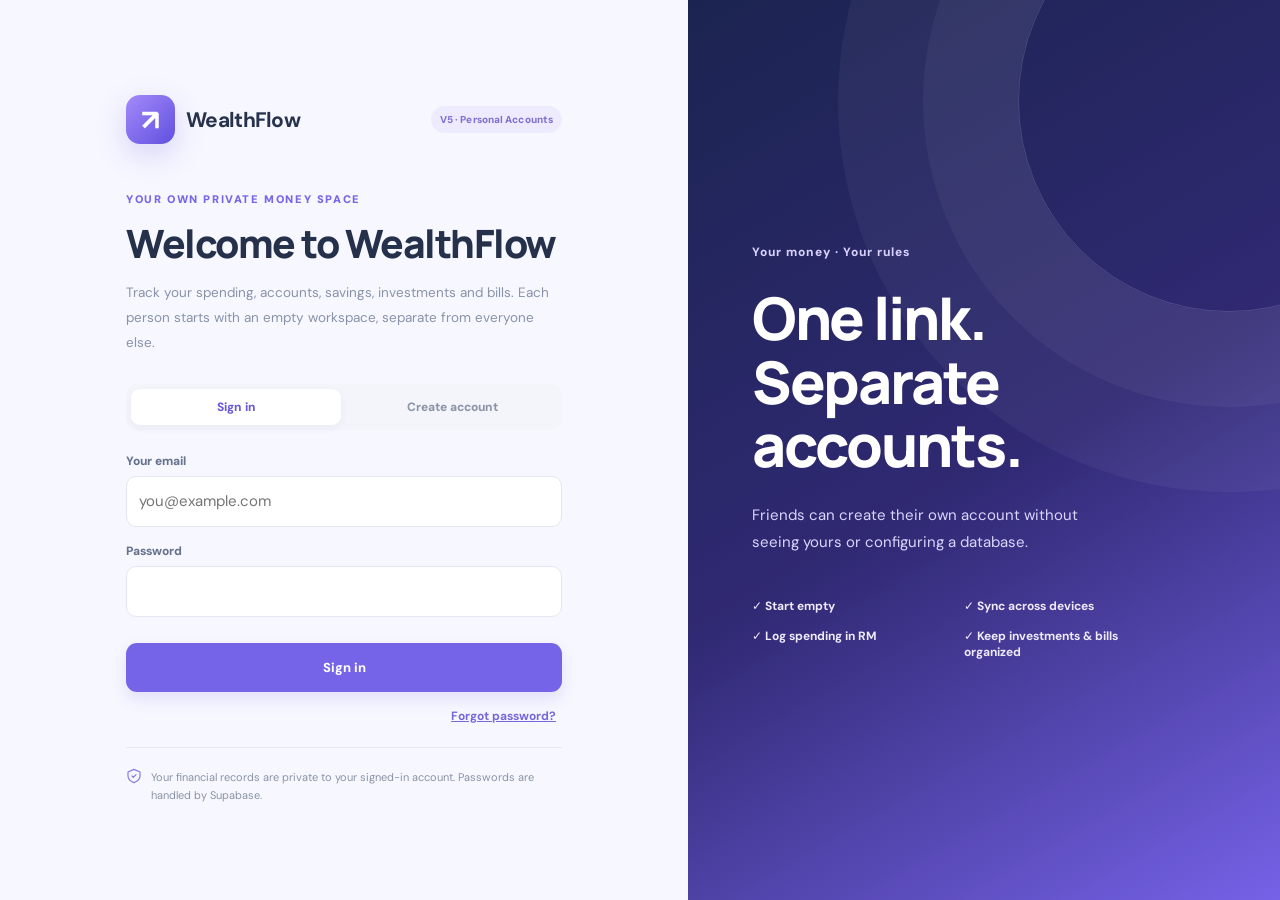
==== wealthflow-app/index.html @ 73dd08ed "Add files via upload Initial WealthFlow V5 upload" ====
<!doctype html>
<html lang="en">
<head>
  <meta charset="utf-8" />
  <meta name="viewport" content="width=device-width, initial-scale=1, viewport-fit=cover" />
  <meta name="theme-color" content="#121a31" />
  <meta name="description" content="WealthFlow V5 — your private accounts, spending, savings, subscriptions, bills, investments and pay-later, in one place." />
  <meta name="apple-mobile-web-app-capable" content="yes" />
  <meta name="apple-mobile-web-app-status-bar-style" content="default" />
  <meta name="apple-mobile-web-app-title" content="WealthFlow" />
  <link rel="icon" href="icons/icon.svg" type="image/svg+xml" />
  <link rel="apple-touch-icon" href="icons/icon-192.png" />
  <link rel="manifest" href="manifest.webmanifest" />
  <link rel="stylesheet" href="styles.css" />
  <title>WealthFlow — Private Money Tracker</title>
  <script src="cloud-config.js" defer></script>
  <script src="app.js" defer></script>
</head>
<body>
  <div id="app"></div>
  <div id="modal-root"></div>
  <div id="toast-root" role="status" aria-live="polite"></div>
  <noscript>This app requires JavaScript to track your money.</noscript>
</body>
</html>
---- wealthflow-app/styles.css ----
@import url('https://fonts.googleapis.com/css2?family=DM+Sans:wght@400;500;600;700&family=Manrope:wght@400;500;600;700;800&display=swap');
:root{font-family:'DM Sans',-apple-system,BlinkMacSystemFont,'Segoe UI',sans-serif;color:#202a3f;background:#f7f8fc;font-synthesis:none;-webkit-font-smoothing:antialiased;--ink:#1e2942;--muted:#8b93a8;--line:#e7eaf3;--purple:#7664e8;--purple-soft:#f0edff;--green:#1eae8d;--red:#ef6a74;--card:#fff}
*{box-sizing:border-box}body{margin:0;min-width:320px}button,input,select,textarea{font:inherit}button{cursor:pointer}a{color:inherit}button:focus-visible,a:focus-visible,input:focus-visible,select:focus-visible,textarea:focus-visible{outline:3px solid #a8a0f7;outline-offset:2px}
svg{display:block}.ico{width:19px;height:19px;fill:none;stroke:currentColor;stroke-width:1.8;stroke-linecap:round;stroke-linejoin:round;flex-shrink:0}.small-ico{width:16px;height:16px}.layout{display:grid;grid-template-columns:250px minmax(0,1fr);min-height:100dvh;max-width:2000px;margin:auto}
.sidebar{background:#141d34;color:#aab3cf;display:flex;flex-direction:column;position:sticky;top:0;height:100dvh;padding:34px 16px 20px;z-index:20}.brand{display:flex;align-items:center;gap:12px;padding:0 17px;margin-bottom:47px;color:#fff;font:800 22px Manrope,system-ui;letter-spacing:-.9px}.brand-symbol{width:36px;height:36px;border-radius:11px;background:linear-gradient(140deg,#9e8eff,#6556dd);display:grid;place-items:center;color:#fff;box-shadow:0 6px 20px #7664e844}.brand-symbol .ico{width:24px;height:24px;stroke-width:2.5}
.nav-label{font:700 10px Manrope,system-ui;letter-spacing:1.8px;color:#646f91;padding:0 16px;margin:0 0 11px}.nav{display:grid;gap:5px}.nav-item{display:flex;align-items:center;gap:14px;border:0;background:transparent;color:#a7b0cd;text-align:left;padding:13px 17px;width:100%;border-radius:12px;font-size:13.5px;font-weight:700;transition:.16s}.nav-item:hover{background:#252f4b;color:white}.nav-item.active{background:#353660;color:#fff}.nav-item.active .ico{color:#c2baff}.nav-item .ico{width:19px;height:19px}.nav-line{border-top:1px solid #2d3651;margin:18px 13px 22px}.sidebar-bottom{margin-top:auto}.sidebar-tip{background:linear-gradient(135deg,#302c61,#252e58);padding:18px;border-radius:15px;color:#c0c7f0}.sidebar-tip strong{display:block;color:white;font-size:12.5px;margin:9px 0 5px}.sidebar-tip p{font-size:11.5px;line-height:1.6;margin:0}.sidebar-tip .ico{color:#cbbaff}.aside-foot{font-size:10px;color:#697593;padding:16px 12px 0}
.main{min-width:0;padding:31px clamp(22px,4vw,60px) 70px}.topbar{display:flex;justify-content:space-between;align-items:center;gap:16px;margin-bottom:33px}.crumb{display:flex;align-items:center;gap:9px;font-size:13px;color:#a2a9bb;font-weight:600}.crumb strong{color:#30394e}.header-actions{display:flex;gap:12px;align-items:center}.clock-chip,.sync-chip{display:flex;gap:8px;align-items:center;font-size:12px;font-weight:700;color:#7a849b;padding:11px 13px;border:1px solid #eaebf2;background:#fff;border-radius:12px;white-space:nowrap}.sync-chip{cursor:pointer}.sync-dot{height:7px;width:7px;border-radius:50%;background:#f3b16d;box-shadow:0 0 0 3px #fff1df}.sync-dot.connected{background:#2abb9a;box-shadow:0 0 0 3px #e4faf3}.sync-dot.pending{background:#edac56}.page-heading{display:flex;justify-content:space-between;align-items:start;gap:16px;margin-bottom:26px}.eyebrow{font-size:12px;color:#8475e5;font-weight:800;letter-spacing:1px;text-transform:uppercase;margin-bottom:7px}.page-title{font:800 clamp(24px,2.7vw,33px)/1.28 Manrope,system-ui;letter-spacing:-1.4px;margin:0;color:#242e46}.subtitle{color:#959caf;font-size:13.5px;margin:8px 0 0;line-height:1.6}.actions{display:flex;align-items:center;gap:10px;flex-wrap:wrap}.btn{border:0;border-radius:11px;min-height:40px;display:inline-flex;align-items:center;justify-content:center;gap:9px;font-size:12.5px;font-weight:800;padding:10px 16px;transition:transform .1s,background .15s;white-space:nowrap}.btn:hover{transform:translateY(-1px)}.btn-primary{background:#7664e8;color:white;box-shadow:0 7px 16px #7664e829}.btn-primary:hover{background:#6452dc}.btn-light{background:#fff;color:#505b75;border:1px solid #e6e9f1}.btn-ghost{color:#7664e8;background:#f0edff}.btn-danger{color:#e95c67;background:#fff0f1}.btn-sm{min-height:32px;padding:7px 10px;border-radius:8px;font-size:11.5px}.btn-icon{width:34px;height:34px;min-height:34px;padding:0;border:1px solid #e8eaf2;background:white;color:#8b92a5;border-radius:9px}.btn .ico{width:17px;height:17px}.w-full{width:100%}
.grid-4{display:grid;grid-template-columns:repeat(4,minmax(0,1fr));gap:17px}.metric{background:white;border:1px solid #edf0f5;border-radius:17px;min-height:153px;padding:21px 21px 19px;position:relative;box-shadow:0 8px 20px #1d285006}.metric .micon{height:36px;width:36px;display:grid;place-items:center;border-radius:10px;margin-bottom:19px}.micon.purple{background:#f1edff;color:#7965eb}.micon.green{background:#e2f8f1;color:#14aa85}.micon.red{background:#fff0f1;color:#ed6b77}.micon.gold{background:#fff6e5;color:#e0a73c}.metric-label{font-size:12px;color:#9aa1b3;font-weight:700;margin-bottom:7px}.metric-value{font:800 clamp(19px,1.75vw,25px)/1.3 Manrope,system-ui;letter-spacing:-.9px;color:#27314a;white-space:nowrap}.metric-foot{font-size:11px;color:#a1a7b7;margin-top:9px}.metric-foot.positive{color:#15a783}.metric-foot.negative{color:#e96772}
.dashboard-columns{display:grid;grid-template-columns:minmax(0,1.62fr) minmax(300px,1fr);gap:21px;margin-top:22px}.panel{background:white;border:1px solid #edf0f5;border-radius:17px;padding:23px;min-width:0;box-shadow:0 8px 25px #1d285005}.panel-head{display:flex;align-items:center;justify-content:space-between;gap:12px;margin-bottom:20px}.panel-title{font:800 15px Manrope,system-ui;letter-spacing:-.3px;margin:0;color:#2b344c}.panel-sub{font-size:11.5px;color:#a0a7b7;margin-top:5px}.panel-link{border:0;background:none;color:#7b69e8;font-size:11.5px;font-weight:800;padding:3px;display:inline-flex;align-items:center;gap:3px}.chart-caption{color:#a3aaba;font-size:11px;text-align:center;margin-top:4px}.bar-chart{width:100%;height:auto;max-height:260px;overflow:visible}.bar-label{fill:#a7aec0;font-family:'DM Sans',sans-serif;font-size:11px}.bar-tick{fill:#a5aebb;font-family:'DM Sans',sans-serif;font-size:11px}.gridline{stroke:#eff1f6;stroke-width:1}.bar-item{fill:#9d8df2}.bar-item.active{fill:#7361e8}
.pie-area{display:flex;align-items:center;gap:25px;min-height:215px}.donut{width:166px;height:166px;border-radius:50%;flex-shrink:0;position:relative;display:grid;place-items:center}.donut::after{content:'';width:108px;height:108px;background:white;border-radius:50%;position:absolute;inset:0;margin:auto}.donut-center{position:relative;z-index:1;text-align:center}.donut-center strong{font:800 18px Manrope,system-ui;display:block;color:#263048;letter-spacing:-.5px}.donut-center span{font-size:10px;color:#a3aabb;display:block;margin-top:4px}.legend{flex:1;display:grid;gap:12px;min-width:0}.legend-item{display:grid;grid-template-columns:8px minmax(0,1fr) auto;align-items:center;gap:8px;font-size:11.5px}.legend-name{color:#727b91;overflow:hidden;text-overflow:ellipsis;white-space:nowrap}.legend-value{color:#323b53;font-weight:800}.legend-dot{width:8px;height:8px;border-radius:50%}
.bottom-grid{display:grid;grid-template-columns:minmax(0,1.62fr) minmax(300px,1fr);gap:21px;margin-top:21px}.transaction-list{display:grid;gap:0}.tx-row{display:flex;align-items:center;padding:12px 0;gap:12px;border-bottom:1px solid #f1f2f6;min-width:0}.tx-row:last-child{border-bottom:0}.tx-icon{width:40px;height:40px;border-radius:12px;display:grid;place-items:center;font-size:17px;flex-shrink:0;background:#f5f3ff;color:#7361df}.tx-icon.income{background:#e7f9f2;color:#17ae89}.tx-icon.expense{background:#fff0f1;color:#f07379}.tx-icon.transfer{background:#eeedff;color:#7968ee}.tx-info{flex:1;min-width:0}.tx-name{font-size:12.5px;font-weight:800;color:#35405b;white-space:nowrap;overflow:hidden;text-overflow:ellipsis}.tx-meta{font-size:11px;color:#a0a6b7;margin-top:5px;white-space:nowrap;text-overflow:ellipsis;overflow:hidden}.tx-amount{font-weight:800;font-size:13.5px;white-space:nowrap}.tx-amount.income{color:#13aa80}.tx-amount.expense{color:#ef7078}.tx-amount.transfer{color:#68728e}.tx-menu{display:flex;gap:4px;margin-left:5px}.tx-menu .btn-icon{border:0;width:28px;height:28px;min-height:28px}.account-summary{display:grid;gap:9px}.account-small{display:flex;gap:11px;align-items:center;padding:11px;border-radius:12px;background:#f8f9fd}.account-badge{display:grid;place-items:center;width:37px;height:37px;flex-shrink:0;border-radius:11px;font-size:18px}.account-small-info{flex:1;min-width:0}.account-small-info strong{display:block;font-size:12px;color:#323b53;overflow:hidden;text-overflow:ellipsis;white-space:nowrap}.account-small-info span{font-size:10.5px;color:#9ca5b5}.account-small-amount{font:800 12px Manrope,system-ui;color:#303b53;white-space:nowrap}
.callout{display:flex;align-items:center;gap:13px;background:linear-gradient(115deg,#7866e8,#9082f6);border-radius:15px;padding:19px;color:#fff;margin-top:16px}.callout .ico{height:30px;width:30px;opacity:.9}.callout strong{font-size:13px;display:block}.callout p{font-size:11px;margin:5px 0 0;color:#eeeaff;line-height:1.6}.callout button{border:0;background:white;color:#6d60cf;border-radius:9px;font-size:11px;font-weight:800;padding:9px 12px;margin-left:auto;white-space:nowrap}
.banner{padding:14px 17px;border-radius:13px;background:#eeecff;color:#5b54ac;margin:0 0 20px;display:flex;align-items:center;gap:10px;font-size:12px;line-height:1.55}.banner.gold{background:#fff5e6;color:#906d2b}.banner .ico{width:18px;height:18px}.banner strong{font-weight:800}.banner .banner-right{margin-left:auto}
.section-heading{font:800 16px Manrope,system-ui;margin:25px 0 16px;color:#2a354e}.account-grid,.feature-grid{display:grid;grid-template-columns:repeat(3,minmax(0,1fr));gap:16px}.account-card{background:white;border:1px solid #eceef5;border-radius:17px;padding:23px;min-height:163px}.account-card-top{display:flex;align-items:center;justify-content:space-between;margin-bottom:25px}.account-card-icon{display:grid;place-items:center;width:44px;height:44px;border-radius:14px;font-size:22px}.account-type{color:#a7adbe;font-size:11px;font-weight:700;text-transform:capitalize}.account-card h3{font:800 14px Manrope,system-ui;margin:0 0 5px}.account-card .account-balance{font:800 23px Manrope,system-ui;letter-spacing:-.7px}.account-card .detail{font-size:11px;color:#9aa2b4;margin-top:9px}.account-actions{display:flex;gap:5px}.data-panel{background:white;border:1px solid #ebeef4;border-radius:17px;padding:22px}.toolbar{display:flex;align-items:center;gap:10px;flex-wrap:wrap;margin-bottom:17px}.field-inline{background:white;border:1px solid #e7eaf2;border-radius:11px;padding:10px 12px;color:#606b82;font-size:12px;min-height:40px}.field-inline:focus{outline-color:#aa9ff9}.search-wrap{position:relative;flex:1;min-width:150px}.search-wrap .ico{position:absolute;top:11px;left:11px;color:#a2aabb}.search-wrap input{width:100%;padding-left:36px}.table-wrap{overflow:auto}.money-table{width:100%;border-collapse:collapse;text-align:left;min-width:680px}.money-table th{color:#a0a8bb;text-transform:uppercase;font-size:10px;font-weight:800;letter-spacing:.6px;background:#fafbfe;padding:14px 12px}.money-table td{padding:14px 12px;border-bottom:1px solid #f0f2f7;font-size:12px;color:#4c5870;vertical-align:middle}.money-table tr:last-child td{border:0}.money-table .strong{font-weight:800;color:#344059}.type-pill{display:inline-block;background:#f4f0ff;color:#7667da;border-radius:20px;padding:5px 9px;font-size:10px;font-weight:800}.type-pill.expense{color:#d86470;background:#ffeff0}.type-pill.income{color:#11a57e;background:#e8faf4}.type-pill.transfer{color:#7363c7;background:#f0edff}.align-right{text-align:right}.muted{color:#99a2b4}.positive{color:#16a987!important}.negative{color:#e96773!important}
.empty{text-align:center;padding:39px 16px;color:#a0a8bc}.empty-emoji{font-size:29px;display:block;margin-bottom:11px}.empty h3{color:#536079;margin:0 0 8px;font:800 14px Manrope,system-ui}.empty p{font-size:12px;margin:0 auto 16px;line-height:1.7;max-width:310px}.mini-empty{font-size:12px;text-align:center;padding:25px;color:#a2aabd}
.progress{height:8px;border-radius:100px;background:#eeedf7;overflow:hidden}.progress>span{display:block;height:100%;background:linear-gradient(90deg,#7c6aea,#a79bff);border-radius:100px}.progress.green>span{background:linear-gradient(90deg,#19b58d,#6cddbd)}.goal-card,.investment-card,.debt-card{background:white;border:1px solid #eceef4;border-radius:17px;padding:22px;min-width:0}.card-top{display:flex;justify-content:space-between;gap:12px;align-items:flex-start;margin-bottom:20px}.card-top h3{font:800 14px Manrope,system-ui;color:#303c55;margin:0 0 7px;line-height:1.5}.card-top p{font-size:11px;color:#9aa3b5;margin:0;line-height:1.5}.card-amount{font:800 22px Manrope,system-ui;letter-spacing:-.8px;color:#303b52;margin:0 0 6px}.card-pair{display:flex;justify-content:space-between;font-size:11px;color:#9099ad;margin-bottom:9px;gap:12px}.card-footer{display:flex;justify-content:space-between;gap:10px;align-items:center;margin-top:19px;padding-top:16px;border-top:1px solid #f0f1f6;font-size:11px;color:#909aac}.mini-status{font-size:10px;font-weight:800;padding:6px 9px;border-radius:20px;background:#eaf9f5;color:#14a482;display:inline-block;white-space:nowrap}.mini-status.warning{background:#fff1e6;color:#db8b3b}.mini-status.danger{background:#fff0f0;color:#e9626e}.mini-status.neutral{background:#f0eeff;color:#7365ce}.overview-split{display:grid;grid-template-columns:1fr 1fr;gap:17px}.info-strip{display:flex;gap:17px;flex-wrap:wrap;color:#79849b;font-size:12px}.info-strip strong{color:#35405b}.section-note{font-size:12px;color:#8995ab;line-height:1.7;margin:-7px 0 18px}.big-balance{font:800 31px Manrope,system-ui;letter-spacing:-1.4px;margin:10px 0;color:#26334b}
.modal-backdrop{position:fixed;inset:0;background:#141b30a8;z-index:100;display:grid;place-items:center;padding:18px;overflow:auto;backdrop-filter:blur(5px)}.modal{width:min(100%,525px);max-height:calc(100dvh - 36px);overflow-y:auto;background:white;border-radius:20px;box-shadow:0 20px 80px #111a3055}.modal-header{padding:24px 25px 20px;border-bottom:1px solid #f0f1f6;display:flex;justify-content:space-between;align-items:flex-start;gap:15px}.modal h2{font:800 20px Manrope,system-ui;letter-spacing:-.6px;margin:0}.modal-header p{font-size:12px;color:#98a0b1;margin:6px 0 0;line-height:1.5}.modal-body{padding:24px 25px 26px}.form-grid{display:grid;grid-template-columns:1fr 1fr;gap:15px}.form-row{margin-bottom:16px;min-width:0}.form-row.full{grid-column:1 / -1}.form-label{display:block;font-size:11.5px;font-weight:800;color:#66718b;margin-bottom:7px}.form-input{display:block;width:100%;height:43px;border:1px solid #e3e7f0;background:#fff;border-radius:10px;padding:10px 12px;color:#29354c;font-size:13px;min-width:0}.form-input:focus{outline:2px solid #d5ceff;border-color:#ad9eff}.form-row textarea.form-input{resize:vertical;min-height:74px;height:auto}.hint{font-size:10.5px;color:#9da6b8;margin-top:6px;line-height:1.5}.modal-footer{display:flex;justify-content:flex-end;gap:10px;margin-top:13px;padding-top:16px;border-top:1px solid #f1f3f7}.form-tab{display:grid;grid-template-columns:repeat(3,1fr);gap:6px;border-radius:12px;background:#f4f5fb;padding:5px;margin-bottom:22px}.form-tab button{border:0;border-radius:9px;background:transparent;padding:10px 7px;color:#8b94a8;font-size:12px;font-weight:800}.form-tab button.active{background:white;color:#6958db;box-shadow:0 3px 10px #1d28500c}.form-tab.two{grid-template-columns:1fr 1fr}.note-box{background:#f7f7fe;border-radius:11px;padding:12px 13px;color:#8580a3;font-size:11px;line-height:1.7;margin:8px 0 15px}.toast{background:#253249;color:white;border-radius:12px;padding:12px 17px;box-shadow:0 10px 30px #17223b22;font-size:12px;font-weight:700;min-width:170px}#toast-root{position:fixed;bottom:24px;right:24px;z-index:150;display:grid;gap:8px}
.settings-grid{display:grid;grid-template-columns:1fr 1fr;gap:18px}.setting-block{padding:22px;border-radius:16px;background:white;border:1px solid #eceef4}.setting-block h3{margin:0 0 8px;font:800 15px Manrope,system-ui}.setting-block p{font-size:12px;color:#8b95a9;line-height:1.7;margin:0 0 18px}.setting-block .form-row{margin:0 0 15px}.setting-wide{grid-column:1/-1}.settings-actions{display:flex;gap:9px;flex-wrap:wrap}.sync-account{display:flex;justify-content:space-between;align-items:center;gap:15px;background:#f6f8fc;border:1px solid #e9edf6;border-radius:12px;padding:15px;margin-bottom:17px}.sync-account strong{font-size:13px}.sync-account span{display:block;font-size:11px;color:#9ba5b5;margin-top:5px}.quote{border-left:3px solid #ab9bf2;padding-left:13px;font-size:12px;line-height:1.8;color:#79849b}.tag{font-size:10px;font-weight:800;color:#7665e3;background:#f0edff;padding:5px 8px;border-radius:7px}
@media(max-width:1250px){.layout{grid-template-columns:210px minmax(0,1fr)}.sidebar{padding-left:10px;padding-right:10px}.main{padding:26px 25px 65px}.grid-4{grid-template-columns:repeat(2,minmax(0,1fr))}.dashboard-columns,.bottom-grid{grid-template-columns:1fr 1fr}.pie-area{flex-direction:column}.donut{width:145px;height:145px}.donut::after{width:94px;height:94px}.legend{width:100%}.clock-chip{display:none}}
@media(max-width:900px){.layout{display:block}.sidebar{height:auto;position:static;padding:12px 16px 10px;display:block}.brand{margin:0;font-size:19px;padding:0}.brand-symbol{width:32px;height:32px}.nav-label,.sidebar-tip,.aside-foot,.nav-line{display:none}.sidebar-bottom{display:none}.nav{display:flex;overflow-x:auto;margin:12px -5px 0;padding-bottom:4px;gap:5px;scrollbar-width:none}.nav::-webkit-scrollbar{display:none}.nav-item{flex-shrink:0;width:auto;padding:9px 11px;font-size:11px;gap:7px;border-radius:9px}.nav-item .ico{height:16px;width:16px}.main{padding:26px 20px 75px}.topbar{margin-bottom:25px}.dashboard-columns,.bottom-grid{grid-template-columns:1fr 1fr}.account-grid,.feature-grid{grid-template-columns:repeat(2,minmax(0,1fr))}}
@media(max-width:650px){.main{padding:21px 15px 85px}.sidebar{padding:12px 12px 8px}.topbar{margin-bottom:25px}.clock-chip{display:none}.page-heading{flex-direction:column;align-items:stretch;margin-bottom:20px}.page-title{font-size:25px}.page-heading .actions{width:100%}.page-heading .actions .btn{flex:1}.grid-4{grid-template-columns:repeat(2,minmax(0,1fr));gap:9px}.metric{min-height:126px;padding:15px 13px}.metric .micon{width:30px;height:30px;margin-bottom:12px}.metric .micon .ico{height:17px;width:17px}.metric-value{font-size:19px;letter-spacing:-.7px}.metric-label{font-size:10.5px}.metric-foot{font-size:10px}.dashboard-columns,.bottom-grid,.account-grid,.feature-grid,.overview-split,.settings-grid{grid-template-columns:1fr}.panel{padding:18px}.pie-area{flex-direction:row;gap:12px}.donut{width:138px;height:138px}.donut::after{width:93px;height:93px}.donut-center strong{font-size:14px}.legend{gap:8px}.legend-item{font-size:10px}.card-top{margin-bottom:12px}.banner{align-items:start}.banner-right{display:none}.form-grid{gap:0;grid-template-columns:1fr}.form-row.full{grid-column:auto}.modal{max-height:calc(100dvh - 22px)}.modal-backdrop{padding:11px}.modal-header,.modal-body{padding:20px}.money-table{min-width:610px}.sync-chip{padding:10px;font-size:11px}.crumb{font-size:12px}}

.setting-block h3 .ico{display:inline-block;vertical-align:-4px;margin-right:7px;color:#7664e8}
@media(max-width:650px){.nav{display:grid;grid-template-columns:repeat(4,minmax(0,1fr));gap:5px;overflow:visible;margin:11px 0 0}.nav-item{display:flex;flex-direction:column;justify-content:center;gap:4px;padding:8px 2px;text-align:center;font-size:9px;white-space:nowrap;width:100%}.nav-item .ico{width:17px;height:17px}.sidebar{padding-bottom:12px}}

/* Version 2: manual-entry-first workflow */
.quick-entry{background:linear-gradient(125deg,#fff 0%,#fcfbff 100%);border:1px solid #e4e0fb;border-radius:18px;box-shadow:0 10px 32px #7664e815;padding:22px 24px;margin-bottom:22px}
.quick-heading{display:flex;justify-content:space-between;align-items:flex-start;gap:18px;margin-bottom:18px}.quick-heading h2{font:800 20px Manrope,system-ui;color:#25304a;margin:5px 0 7px;letter-spacing:-.6px}.quick-heading p{color:#8993a8;font-size:12px;line-height:1.55;margin:0}.quick-kicker{font-size:10px;letter-spacing:1.2px;font-weight:800;color:#7464db}.quick-fields{display:grid;grid-template-columns:1.08fr 1.08fr 1.35fr 1.25fr;gap:12px 14px}.quick-fields .form-row{margin-bottom:0}.quick-fields .form-input{height:45px}.quick-fields .quick-note{grid-column:1/-1}.quick-bottom{display:flex;justify-content:space-between;align-items:center;gap:16px;border-top:1px solid #eeebfb;padding-top:16px;margin-top:17px}.check-row{display:flex;align-items:center;gap:8px;font-size:12px;font-weight:700;color:#606c86;cursor:pointer}.check-row input{accent-color:#7664e8;width:16px;height:16px}.quick-datetime{flex:1}.quick-datetime #quick-date-wrap{max-width:270px;margin-top:11px}.quick-datetime #quick-date-wrap[hidden]{display:none}.quick-submit{display:flex;gap:18px;align-items:center}.quick-balance{text-align:right;font-size:11px;color:#9aa2b5;line-height:1.6}.quick-balance span{font-weight:800;color:#33415a;white-space:nowrap}.quick-balance small{display:block}.quick-tips{display:flex;align-items:center;gap:5px;flex-wrap:wrap;margin-top:15px;font-size:10.5px;line-height:1.5;color:#9a94b3}.quick-tips button{border:none;padding:0;background:none;color:#6659cf;text-decoration:underline;font-weight:800;font-size:inherit}.account-tools{display:flex;gap:8px;flex-wrap:wrap;margin-top:14px;padding-top:12px;border-top:1px solid #f0f1f7}.reconcile-current{display:flex;justify-content:space-between;align-items:center;gap:15px;padding:13px 15px;border-radius:12px;background:#f6f4ff;margin-bottom:22px;color:#7b75a1;font-size:12px}.reconcile-current strong{font:800 17px Manrope,system-ui;color:#4a3f8a}.tx-icon.adjustment{background:#fff5e6;color:#aa833d}.type-pill.adjustment{background:#fff6e9;color:#a47735}.quick-fields .quick-amount input{font-weight:800;font-size:17px;font-variant-numeric:tabular-nums}
@media(max-width:1250px){.quick-fields{grid-template-columns:repeat(2,minmax(0,1fr))}.quick-fields .quick-note{grid-column:1/-1}.quick-bottom{align-items:flex-start}.quick-submit{flex-direction:column;align-items:flex-end;gap:8px}}
@media(max-width:650px){.quick-entry{padding:17px;margin-bottom:18px}.quick-heading{flex-direction:column;gap:10px}.quick-heading h2{font-size:19px}.quick-heading .btn{align-self:flex-start}.quick-fields{grid-template-columns:repeat(2,minmax(0,1fr));gap:10px}.quick-fields .form-row:nth-child(3),.quick-fields .form-row:nth-child(4),.quick-fields .quick-note{grid-column:1/-1}.quick-bottom{flex-direction:column;gap:14px}.quick-submit{width:100%;align-items:stretch}.quick-submit .btn{width:100%;height:48px}.quick-balance{text-align:left}.account-tools .btn{flex:1}.quick-fields .form-input{font-size:16px}}

/* Version 3 — spendable funds by named account, goal earmarks and custom categories */
.usable-panel{margin:0 0 22px;border-color:#dedaf7;box-shadow:0 14px 34px #7664e810;background:linear-gradient(120deg,#fff,#fcfbff)}
.usable-body{display:grid;grid-template-columns:minmax(0,1fr) minmax(320px,1fr);gap:25px;align-items:center}
.usable-headline{min-width:0}.usable-headline>span{display:block;color:#7c85a0;font-size:12px;font-weight:700}
.usable-headline>strong{display:block;font:800 clamp(28px,3.5vw,42px)/1.25 Manrope,system-ui;letter-spacing:-1.3px;color:#4835ad;margin:9px 0}
.usable-headline>p{font-size:11px;color:#a0a7bb;line-height:1.6;margin:0 0 17px}
.usable-breakdown{background:#f7f5ff;border:1px solid #ece8ff;border-radius:12px;padding:13px 15px;display:grid;gap:12px}
.usable-breakdown>div{display:flex;justify-content:space-between;gap:12px;font-size:12px;color:#69748c;align-items:center}
.usable-breakdown b{color:#35405b;white-space:nowrap;font-size:12px}
.usable-chart-note{margin-top:11px;color:#8991a5;font-size:10.5px;line-height:1.6}
.usable-visual{display:flex;gap:20px;align-items:center;justify-content:center;min-width:0}
.available-donut{width:180px;height:180px;box-shadow:0 10px 24px #7664e810}
.available-donut::after{width:113px;height:113px}
.available-legend{flex:1;min-width:0;max-height:235px;overflow-y:auto;display:grid;gap:10px;padding:5px 3px}
.available-legend-item{display:grid;grid-template-columns:8px minmax(0,1fr) auto;align-items:center;gap:8px;font-size:12px;color:#6d7891}
.available-legend-item>span{overflow:hidden;text-overflow:ellipsis;white-space:nowrap}
.available-legend-item strong{white-space:nowrap;color:#35405b;font-size:11.5px}
.available-no-pie{min-height:150px;border:2px dashed #e8e4f5;color:#9da2b8;border-radius:14px;display:flex;justify-content:center;align-items:center;flex-direction:column;gap:8px;min-width:175px;font-size:25px}
.available-no-pie span{font-size:11px;max-width:145px;text-align:center}
.usable-warning{font-size:11px;color:#a66a33;background:#fff6e9;border-radius:10px;padding:11px 12px;line-height:1.6;margin:17px 0 0;display:flex;gap:8px;align-items:flex-start}
.btn-usable-on,.btn-usable-off{border:1px solid transparent;font-size:10px}.btn-usable-on{color:#138c71;background:#e8f9f2}.btn-usable-off{color:#6f638f;background:#f2effc}.btn-usable-off:disabled{cursor:not-allowed;color:#9298a6;background:#f4f5f9}
.account-tools{flex-wrap:wrap}.reserve-label{font-weight:750;color:#7361e8;font-size:11px;background:#f2efff;padding:7px 10px;border-radius:8px;width:fit-content}
.usable-checkbox{display:flex;align-items:flex-start;gap:10px;margin:6px 0 17px;color:#626d86;font-size:12px;line-height:1.5}.usable-checkbox input{margin-top:2px;accent-color:#7664e8;width:16px;height:16px;flex:0 0 16px}
.custom-category-form{display:grid;grid-template-columns:1fr 1.3fr auto;align-items:end;gap:12px;margin-top:10px}
.custom-category-form .form-row{margin:0}.custom-category-form .btn{height:43px}
.custom-category-groups{display:grid;grid-template-columns:repeat(2,minmax(0,1fr));gap:18px;margin-top:22px}
.custom-category-groups strong{font:800 12px Manrope,system-ui;color:#35405b}
.category-tags{display:flex;flex-wrap:wrap;gap:7px;margin-top:10px}.category-tag{display:inline-flex;align-items:center;gap:8px;background:#f0edff;color:#6555b9;font-size:11px;font-weight:700;padding:6px 9px;border-radius:9px}
.category-tag button{border:none;background:transparent;cursor:pointer;color:#8c81bd;padding:0 2px;font-size:17px;line-height:12px}
@media(max-width:1250px){.usable-body{grid-template-columns:1fr 1fr}.available-donut{width:148px;height:148px}.available-donut::after{width:94px;height:94px}.usable-visual{gap:12px}.available-legend-item{font-size:11px}}
@media(max-width:900px){.usable-body{grid-template-columns:1fr}.usable-visual{justify-content:flex-start}.available-donut{width:168px;height:168px}.available-donut::after{width:106px;height:106px}}
@media(max-width:650px){.usable-body{gap:18px}.usable-visual{gap:12px;justify-content:flex-start}.available-donut{width:132px;height:132px}.available-donut::after{width:90px;height:90px}.available-donut .donut-center strong{font-size:15px}.available-legend-item{font-size:11px}.available-legend-item strong{font-size:10.5px}.custom-category-form{grid-template-columns:1fr}.custom-category-groups{grid-template-columns:1fr}.usable-breakdown>div{font-size:11px}.usable-breakdown b{font-size:11px}}

/* V3.1: optional PayLater deduction for usable money */
.paylater-toggle{margin:14px 0 5px;display:flex;align-items:center;gap:9px;background:#f4f1ff;border:1px solid #e8e2fe;border-radius:10px;padding:11px 13px;color:#5146a3;font-size:12px;font-weight:750;cursor:pointer}
.paylater-toggle input{accent-color:#7664e8;width:17px;height:17px;flex:0 0 17px}
.paylater-explainer{font-size:11px;line-height:1.5;color:#8991a5;margin:3px 0 10px!important}
@media(max-width:650px){.paylater-toggle{align-items:flex-start;font-size:11px}.paylater-explainer{font-size:10px}}

/* V4 — Subscriptions, bills & renewals */
.bills-overview{margin:2px 0 22px;border-color:#e4dffe;background:linear-gradient(120deg,#fff,#faf9ff)}
.bills-overview .panel-title{display:flex;align-items:center;gap:7px}
.bills-overview .panel-title .ico{color:#7664e8}
.bills-empty-inline{display:flex;align-items:center;gap:16px;background:#f8f7ff;border:1px solid #efedff;border-radius:14px;padding:15px 18px}
.bills-empty-inline .bill-illustration{width:45px;height:45px;border-radius:13px;background:#efeaff;display:grid;place-items:center;font-size:24px;flex-shrink:0}
.bills-empty-inline>div{flex:1}.bills-empty-inline strong{font:800 13px Manrope,system-ui;color:#303652}.bills-empty-inline p{font-size:11px;color:#8b92a9;line-height:1.6;margin:4px 0 0}
.bills-home-stats{display:grid;grid-template-columns:repeat(3,minmax(0,1fr));gap:13px}
.bills-home-stats>div{padding:12px 15px;background:#f8f7ff;border:1px solid #efedfc;border-radius:13px}
.bills-home-stats span{display:block;font-size:11px;color:#8f97ae;margin-bottom:6px}.bills-home-stats strong{display:block;font:800 17px Manrope,system-ui;color:#29324e}.bills-home-stats strong.bill-alert{color:#dc6372}
.bill-inline-next{margin-top:11px;border-top:1px solid #eeeafb;padding:13px 3px 0;display:flex;align-items:center;justify-content:space-between;gap:14px;font-size:11px;color:#69718a;flex-wrap:wrap}.bill-inline-next strong{color:#2c3450;font-size:13px}
.bill-hint{margin:21px 0 24px;display:flex;align-items:flex-start;gap:10px;background:#f0effe;border:1px solid #e5dffb;padding:16px 18px;border-radius:14px;color:#706d91;font-size:12px;line-height:1.7}
.bill-hint .ico{color:#8475e5;margin-top:1px}.bill-hint strong{color:#48437b}
.bills-toolbar{display:flex;justify-content:space-between;align-items:center;margin-bottom:12px;gap:13px}.bills-toolbar .section-heading{margin:0}.bills-toolbar select{min-height:40px}
.bill-empty-state{background:white;border:1px dashed #dcd7f4;border-radius:18px;padding:55px 20px;text-align:center;margin-top:7px;box-shadow:0 9px 22px #1e294209}
.bill-empty-art{width:90px;height:90px;display:grid;place-items:center;border-radius:25px;background:#f1edff;margin:0 auto 17px;font-size:44px}
.bill-empty-state h3{font:800 20px Manrope,system-ui;color:#26314b;letter-spacing:-.5px;margin:0 0 8px}.bill-empty-state p{max-width:480px;margin:0 auto 21px;font-size:12px;color:#8b94aa;line-height:1.8}
.bill-card-grid{display:grid;grid-template-columns:repeat(2,minmax(0,1fr));gap:17px}
.bill-card{background:#fff;border:1px solid #e8e9f3;border-radius:17px;padding:20px;min-width:0;box-shadow:0 8px 25px #1d285006}
.bill-card-top{display:flex;align-items:center;gap:11px}.bill-avatar{width:44px;height:44px;border-radius:13px;background:#f2efff;display:grid;place-items:center;font-size:23px;flex-shrink:0}.bill-card-title{flex:1;min-width:0}.bill-card-title strong{font:800 14px Manrope,system-ui;color:#2b3450;display:block;text-overflow:ellipsis;overflow:hidden;white-space:nowrap}.bill-card-title span{display:block;color:#9aa1b2;font-size:11px;margin-top:5px}.bill-card-top .mini-status{font-size:10px;flex-shrink:0}
.bill-amount{font:800 27px Manrope,system-ui;color:#4035a1;letter-spacing:-1px;margin:19px 0 18px}
.bill-details{border-radius:12px;background:#faf9ff;padding:12px 14px;display:grid;gap:11px}.bill-details>div{display:flex;justify-content:space-between;align-items:center;gap:12px;font-size:11px}.bill-details span{color:#9a9caf}.bill-details strong{font-weight:800;color:#3d4663;text-align:right;overflow-wrap:anywhere}.bill-notes{font-size:11px;color:#78839c;line-height:1.6;margin:12px 0 0;overflow-wrap:anywhere}
.bill-card-actions{display:flex;gap:8px;flex-wrap:wrap;align-items:center;padding-top:16px;margin-top:14px;border-top:1px solid #f0f0f5}.bill-card-actions .btn{min-height:35px}
.bill-end-note{font-size:11px;line-height:1.65;color:#929bb0;margin-top:18px}
.sr-only{position:absolute;width:1px;height:1px;padding:0;margin:-1px;overflow:hidden;clip:rect(0,0,0,0);white-space:nowrap;border:0}
@media(max-width:1120px){.bill-card-grid{grid-template-columns:1fr}}
@media(max-width:650px){.bill-empty-state{padding:43px 18px}.bill-card{padding:17px}.bills-empty-inline{align-items:flex-start;flex-wrap:wrap}.bills-empty-inline .btn{margin-left:0}.bills-home-stats{grid-template-columns:1fr 1fr}.bills-home-stats>div:last-child{grid-column:1/-1}.bill-hint{font-size:11px}.bill-card-top .mini-status{white-space:nowrap}.bills-toolbar .section-heading{font-size:15px}.bill-amount{font-size:24px}}

/* V5 — private, account-first onboarding for shareable WealthFlow */
.auth-layout{min-height:100vh;min-height:100dvh;display:grid;grid-template-columns:minmax(370px,1fr) minmax(320px,.86fr);background:#f7f7ff;color:#27324c;align-items:stretch}
.auth-card{width:min(100%,510px);margin:auto;max-width:510px;padding:54px 37px;box-sizing:border-box}
.auth-brand{display:flex;align-items:center;gap:11px;margin-bottom:48px;font-size:21px;letter-spacing:-.7px;font-weight:800}
.auth-logo{display:inline-flex;align-items:center;justify-content:center;color:white;background:linear-gradient(135deg,#a48afa,#6050df);font-size:29px;border-radius:14px;width:49px;height:49px;box-shadow:0 10px 30px #6854d638}
.auth-version{font-size:10px;letter-spacing:.1px;font-weight:800;color:#7e70d0;border-radius:16px;background:#eeebff;padding:7px 9px;margin-left:auto;white-space:nowrap}
.auth-eyebrow{color:#7966e6;font-size:11px;letter-spacing:1.6px;font-weight:900;margin-bottom:15px}
.auth-card h1{font:800 clamp(28px,3.2vw,39px)/1.17 Manrope,system-ui;letter-spacing:-1.5px;margin:0 0 14px;color:#25314b}
.auth-intro{font-size:13.5px;line-height:1.85;color:#8993a8;margin:0 0 28px}
.auth-tabs{margin-bottom:23px}
.auth-form .form-label{font-size:12px}
.auth-form .form-input{height:51px;font-size:15px;background:#fff}
.auth-submit{width:100%;min-height:49px;font-size:13px;margin:10px 0 5px}
.auth-help{display:flex;justify-content:flex-end;align-items:center;margin:10px 0 16px}
.text-button{border:0;background:transparent;color:#7766dc;text-decoration:underline;font-size:12px;cursor:pointer;font-weight:700}
.auth-message{color:#514595;background:#f0edff;border-radius:10px;padding:13px 16px;font-size:12px;line-height:1.65}
.auth-privacy{display:flex;gap:9px;align-items:flex-start;border-top:1px solid #e8e8f4;margin-top:22px;padding-top:20px;color:#8993a6;font-size:11px;line-height:1.7}
.auth-privacy svg{color:#8b78dd;flex-shrink:0}
.auth-aside{background:linear-gradient(150deg,#1b2450 0%,#302973 52%,#7562e7 100%);color:white;display:flex;align-items:center;padding:54px clamp(30px,5vw,90px);overflow:hidden;position:relative}
.auth-aside:before{content:"";position:absolute;width:420px;height:420px;border:1px solid #ffffff28;border-radius:50%;right:-160px;top:-110px;box-shadow:0 0 0 95px #ffffff0b,0 0 0 180px #ffffff0b;pointer-events:none}
.auth-aside-inner{position:relative;max-width:410px}
.auth-aside-tag{font-size:12px;font-weight:800;letter-spacing:1px;color:#d8d0ff}
.auth-aside h2{font:800 clamp(36px,4.6vw,62px)/1.08 Manrope,system-ui;letter-spacing:-2px;margin:25px 0}
.auth-aside p{color:#dbd6ff;font-size:15px;line-height:1.8;max-width:350px}
.auth-benefits{display:grid;grid-template-columns:1fr 1fr;gap:14px;color:#f0eaff;font-size:12px;font-weight:700;margin-top:42px}
@media(max-width:850px){.auth-layout{grid-template-columns:1fr}.auth-card{max-width:540px;padding:38px 24px}.auth-aside{display:none}.auth-brand{margin-bottom:37px}}
@media(max-width:420px){.auth-card{padding:32px 19px}.auth-brand{font-size:18px;gap:8px}.auth-version{font-size:9px;padding:5px 7px}.auth-logo{width:41px;height:41px}.auth-card h1{font-size:29px}}
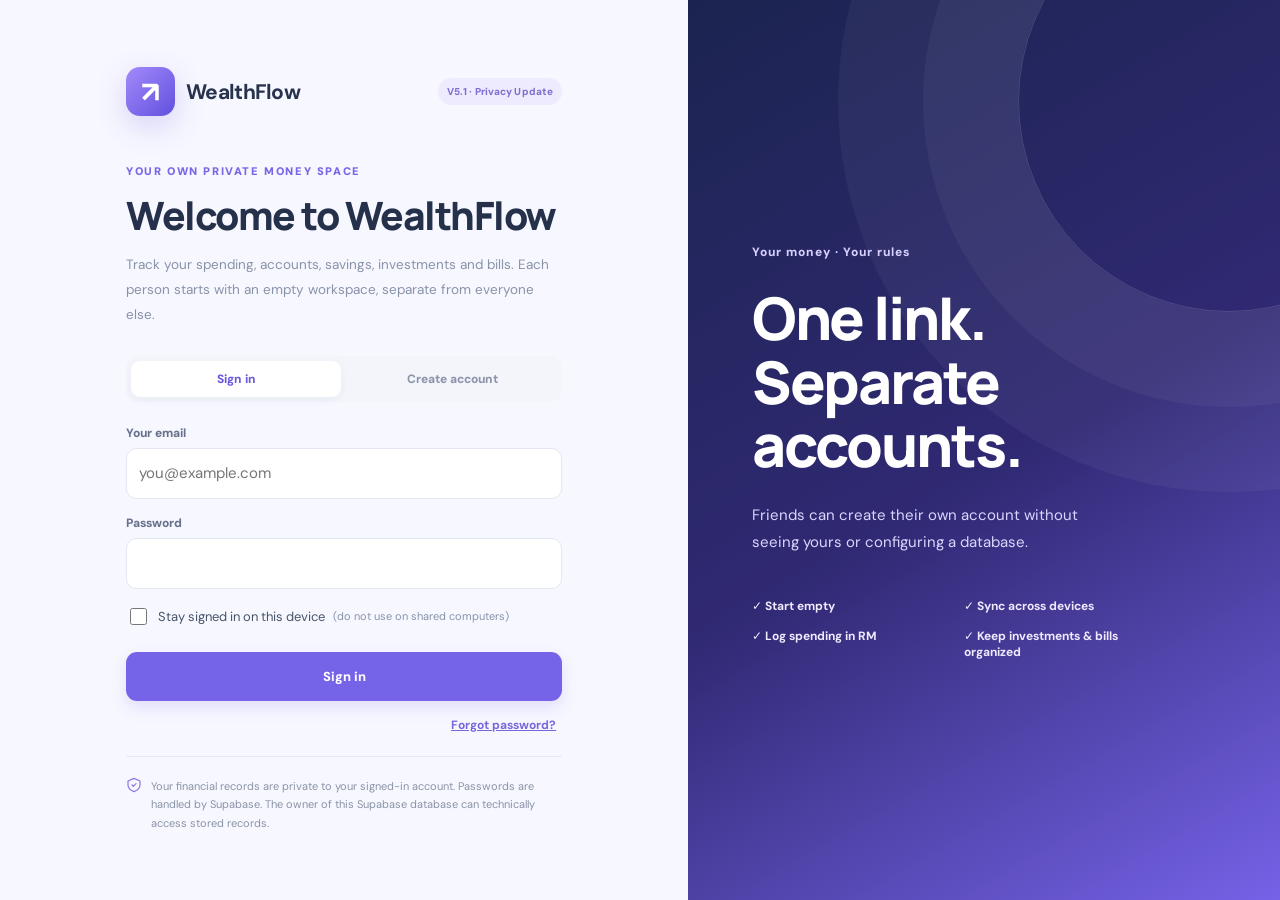
==== commit 15b8e45d: "Add files via upload Update WealthFlow to V5.1 Security Edition" ====
--- a/wealthflow-app/index.html
+++ b/wealthflow-app/index.html
@@ -4,7 +4,7 @@
   <meta charset="utf-8" />
   <meta name="viewport" content="width=device-width, initial-scale=1, viewport-fit=cover" />
   <meta name="theme-color" content="#121a31" />
-  <meta name="description" content="WealthFlow V5 — your private accounts, spending, savings, subscriptions, bills, investments and pay-later, in one place." />
+  <meta name="description" content="WealthFlow V5.1 — your private accounts, spending, savings, subscriptions, bills, investments and pay-later, in one place." />
   <meta name="apple-mobile-web-app-capable" content="yes" />
   <meta name="apple-mobile-web-app-status-bar-style" content="default" />
   <meta name="apple-mobile-web-app-title" content="WealthFlow" />
--- a/wealthflow-app/styles.css
+++ b/wealthflow-app/styles.css
@@ -123,3 +123,6 @@
 .auth-benefits{display:grid;grid-template-columns:1fr 1fr;gap:14px;color:#f0eaff;font-size:12px;font-weight:700;margin-top:42px}
 @media(max-width:850px){.auth-layout{grid-template-columns:1fr}.auth-card{max-width:540px;padding:38px 24px}.auth-aside{display:none}.auth-brand{margin-bottom:37px}}
 @media(max-width:420px){.auth-card{padding:32px 19px}.auth-brand{font-size:18px;gap:8px}.auth-version{font-size:9px;padding:5px 7px}.auth-logo{width:41px;height:41px}.auth-card h1{font-size:29px}}
+
+/* V5.1: explicit opt-in for persistent login */
+.auth-remember{display:flex;align-items:center;gap:8px;flex-wrap:wrap;margin:7px 0 14px;font-size:13px;color:#475569;cursor:pointer}.auth-remember input{width:17px;height:17px;accent-color:#7761ee}.auth-remember small{font-size:11px;color:#8893a9}
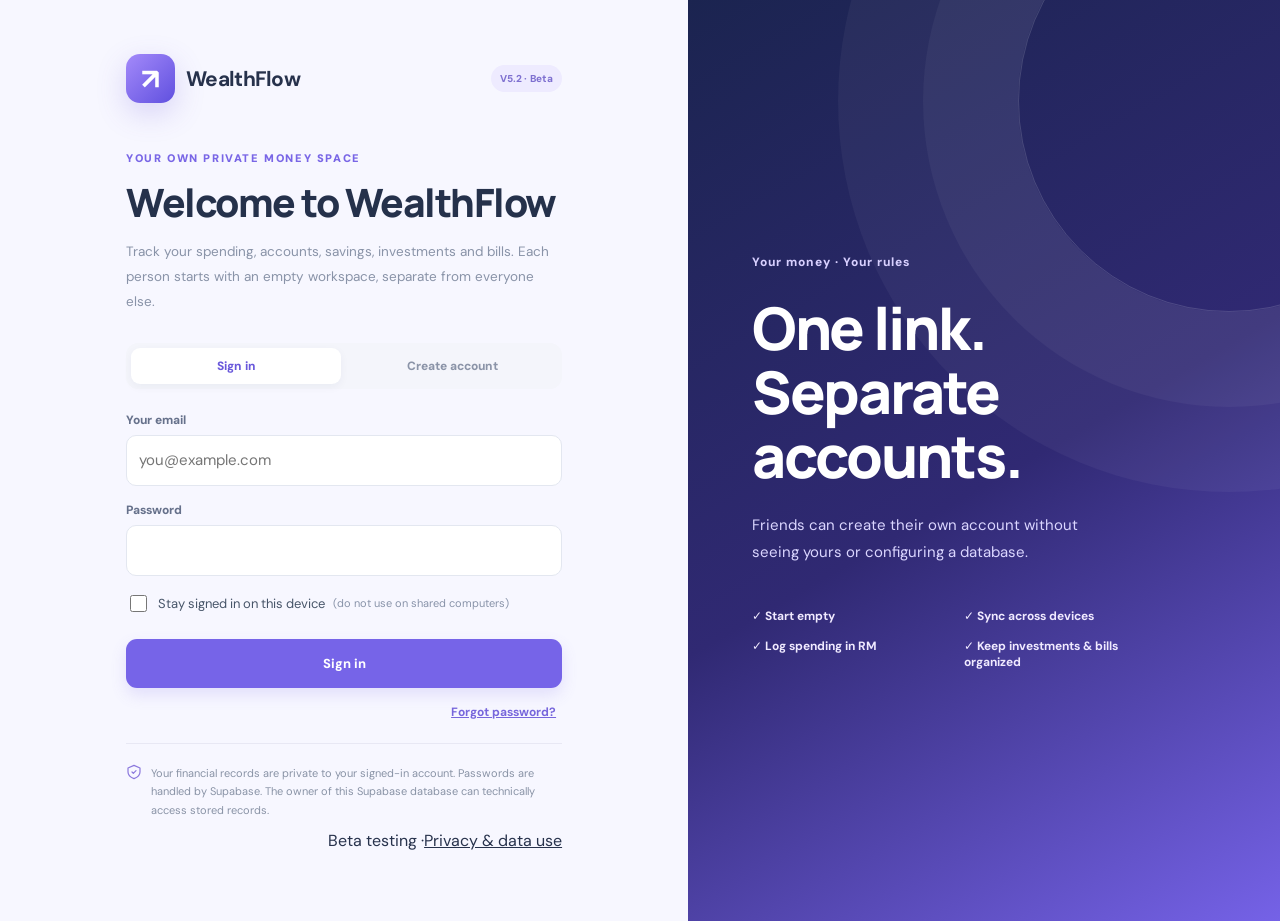
==== commit 0cd2606b: "Protect edits during cloud sync and prepare WealthFlow V5.2 beta" ====
--- a/wealthflow-app/index.html
+++ b/wealthflow-app/index.html
@@ -4,7 +4,7 @@
   <meta charset="utf-8" />
   <meta name="viewport" content="width=device-width, initial-scale=1, viewport-fit=cover" />
   <meta name="theme-color" content="#121a31" />
-  <meta name="description" content="WealthFlow V5.1 — your private accounts, spending, savings, subscriptions, bills, investments and pay-later, in one place." />
+  <meta name="description" content="WealthFlow V5.2 Beta — track your accounts, spending, savings, bills, investments and pay-later in one place." />
   <meta name="apple-mobile-web-app-capable" content="yes" />
   <meta name="apple-mobile-web-app-status-bar-style" content="default" />
   <meta name="apple-mobile-web-app-title" content="WealthFlow" />
--- a/wealthflow-app/styles.css
+++ b/wealthflow-app/styles.css
@@ -126,3 +126,13 @@
 
 /* V5.1: explicit opt-in for persistent login */
 .auth-remember{display:flex;align-items:center;gap:8px;flex-wrap:wrap;margin:7px 0 14px;font-size:13px;color:#475569;cursor:pointer}.auth-remember input{width:17px;height:17px;accent-color:#7761ee}.auth-remember small{font-size:11px;color:#8893a9}
+.privacy-page{margin:0;padding:32px 20px;background:#f6f7fb;color:#273047;}
+.privacy-card{max-width:780px;margin:0 auto;padding:40px;background:#fff;border:1px solid #e5e8ef;border-radius:24px;box-shadow:0 16px 50px #18213a08;}
+.privacy-back{display:inline-block;margin-bottom:30px;color:#6551c7;}
+.privacy-card h1{margin:12px 0;font-size:clamp(30px,6vw,42px);line-height:1.15;}
+.privacy-lead{font-size:18px;color:#626d82;line-height:1.65;}
+.privacy-card section{margin:28px 0;}
+.privacy-card h2{font-size:20px;margin-bottom:10px;}
+.privacy-card p{line-height:1.75;}
+.privacy-card a:focus-visible{outline:3px solid #7a68ec;outline-offset:4px;}
+@media(max-width:600px){.privacy-page{padding:16px 12px;}.privacy-card{padding:24px 20px;border-radius:18px;}}
